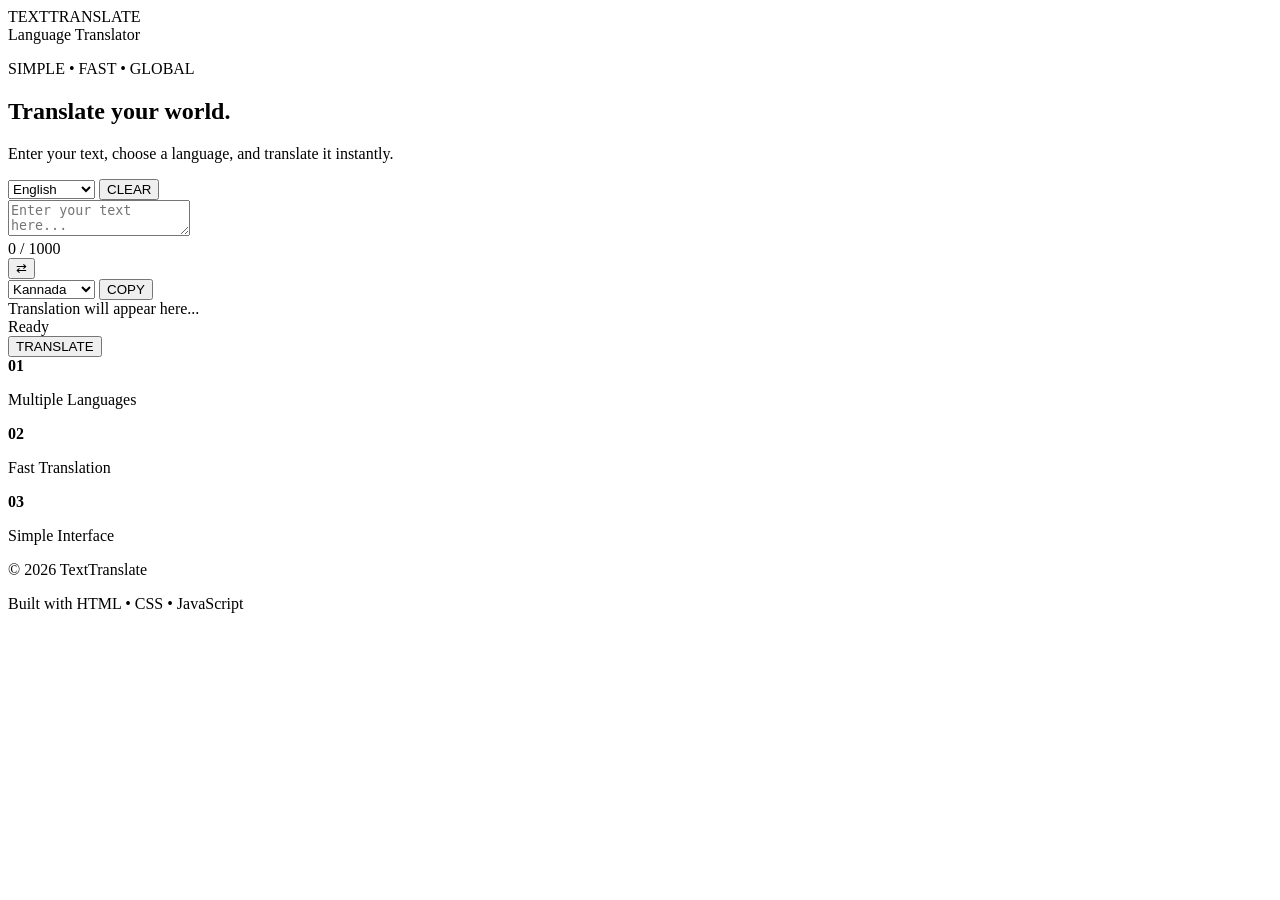
==== index.html @ 73865344 "Index" ====
<!DOCTYPE html>
<html lang="en">
<head>
    <meta charset="UTF-8">
    <meta name="viewport" content="width=device-width, initial-scale=1.0">

    <title>TextTranslate</title>

    <link rel="stylesheet" href="style.css">
</head>

<body>

    <header>
        <div class="logo">
            <span>TEXT</span>TRANSLATE
        </div>

        <div class="header-right">
            <span>Language Translator</span>
        </div>
    </header>


    <main>

        <section class="hero">

            <p class="small-title">SIMPLE • FAST • GLOBAL</p>

            <h1>
                Translate your
                <span>world.</span>
            </h1>

            <p class="description">
                Enter your text, choose a language, and translate it instantly.
            </p>

        </section>


        <section class="translator">

            <!-- SOURCE -->
            <div class="translation-box">

                <div class="box-header">

                    <select id="sourceLanguage">
                        <option value="en">English</option>
                        <option value="kn">Kannada</option>
                        <option value="hi">Hindi</option>
                        <option value="te">Telugu</option>
                        <option value="ta">Tamil</option>
                        <option value="ml">Malayalam</option>
                        <option value="fr">French</option>
                        <option value="de">German</option>
                        <option value="es">Spanish</option>
                        <option value="ja">Japanese</option>
                    </select>

                    <button id="clearBtn">CLEAR</button>

                </div>


                <textarea
                    id="inputText"
                    maxlength="1000"
                    placeholder="Enter your text here..."
                ></textarea>


                <div class="box-footer">

                    <span id="charCount">0 / 1000</span>

                </div>

            </div>


            <!-- SWAP -->
            <button class="swap-btn" id="swapBtn">
                ⇄
            </button>


            <!-- TARGET -->
            <div class="translation-box">

                <div class="box-header">

                    <select id="targetLanguage">
                        <option value="kn">Kannada</option>
                        <option value="en">English</option>
                        <option value="hi">Hindi</option>
                        <option value="te">Telugu</option>
                        <option value="ta">Tamil</option>
                        <option value="ml">Malayalam</option>
                        <option value="fr">French</option>
                        <option value="de">German</option>
                        <option value="es">Spanish</option>
                        <option value="ja">Japanese</option>
                    </select>

                    <button id="copyBtn">COPY</button>

                </div>


                <div id="outputText" class="output">
                    Translation will appear here...
                </div>


                <div class="box-footer">

                    <span id="status">Ready</span>

                </div>

            </div>

        </section>


        <button class="translate-btn" id="translateBtn">

            <span id="buttonText">
                TRANSLATE
            </span>

            <span id="loader" class="loader"></span>

        </button>


        <section class="features">

            <div>
                <strong>01</strong>
                <p>Multiple Languages</p>
            </div>

            <div>
                <strong>02</strong>
                <p>Fast Translation</p>
            </div>

            <div>
                <strong>03</strong>
                <p>Simple Interface</p>
            </div>

        </section>

    </main>


    <footer>

        <p>
            © 2026 TextTranslate
        </p>

        <p>
            Built with HTML • CSS • JavaScript
        </p>

    </footer>


    <script src="script.js"></script>

</body>
</html>
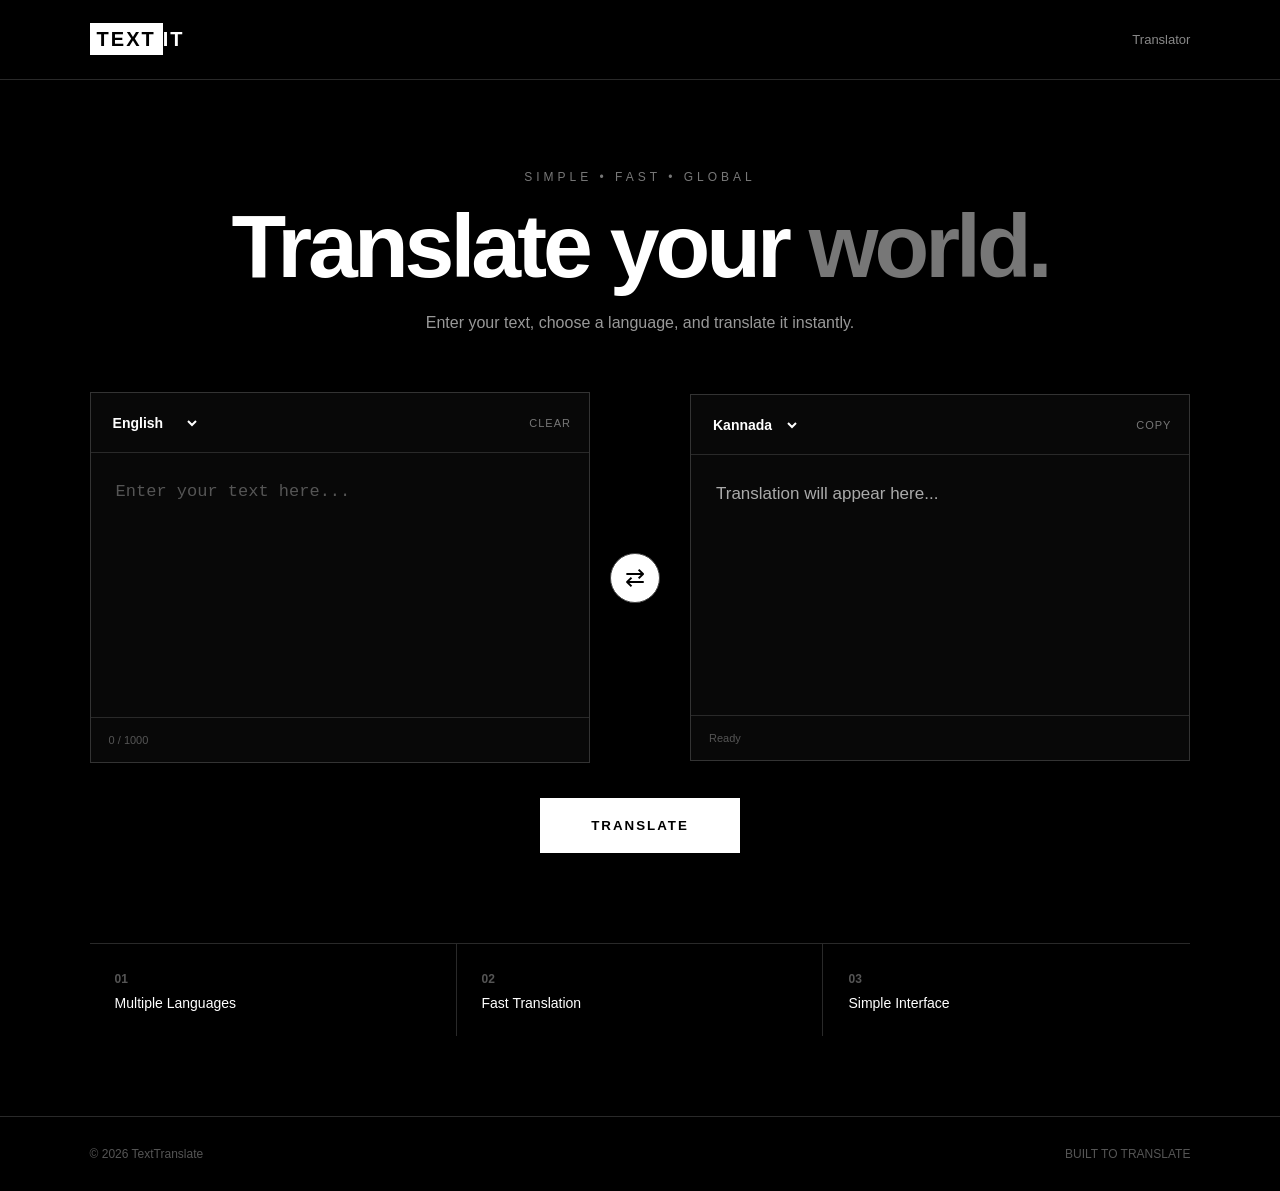
==== commit 01fc3af7: "CHANGES" ====
--- a/index.html
+++ b/index.html
@@ -4,7 +4,7 @@
     <meta charset="UTF-8">
     <meta name="viewport" content="width=device-width, initial-scale=1.0">
 
-    <title>TextTranslate</title>
+    <title>TextIt</title>
 
     <link rel="stylesheet" href="style.css">
 </head>
@@ -13,11 +13,11 @@
 
     <header>
         <div class="logo">
-            <span>TEXT</span>TRANSLATE
+            <span>TEXT</span>IT
         </div>
 
         <div class="header-right">
-            <span>Language Translator</span>
+            <span>Translator</span>
         </div>
     </header>
 
@@ -166,7 +166,7 @@
         </p>
 
         <p>
-            Built with HTML • CSS • JavaScript
+            BUILT TO TRANSLATE 
         </p>
 
     </footer>
--- a/style.css
+++ b/style.css
@@ -0,0 +1,387 @@
+* {
+    margin: 0;
+    padding: 0;
+    box-sizing: border-box;
+}
+
+
+body {
+    font-family: Arial, Helvetica, sans-serif;
+    background: #000;
+    color: #fff;
+    min-height: 100vh;
+}
+
+
+/* HEADER */
+
+header {
+    height: 80px;
+    padding: 0 7%;
+    border-bottom: 1px solid #292929;
+
+    display: flex;
+    align-items: center;
+    justify-content: space-between;
+}
+
+
+.logo {
+    font-size: 20px;
+    font-weight: 800;
+    letter-spacing: 2px;
+}
+
+.logo span {
+    background: #fff;
+    color: #000;
+    padding: 5px 7px;
+}
+
+
+.header-right {
+    color: #888;
+    font-size: 13px;
+}
+
+
+/* MAIN */
+
+main {
+    width: 86%;
+    max-width: 1300px;
+    margin: auto;
+}
+
+
+/* HERO */
+
+.hero {
+    text-align: center;
+    padding: 90px 20px 60px;
+}
+
+
+.small-title {
+    color: #777;
+    font-size: 12px;
+    letter-spacing: 4px;
+    margin-bottom: 20px;
+}
+
+
+.hero h1 {
+    font-size: clamp(45px, 7vw, 90px);
+    line-height: 0.95;
+    letter-spacing: -4px;
+}
+
+
+.hero h1 span {
+    color: #777;
+}
+
+
+.description {
+    margin-top: 25px;
+    color: #999;
+    font-size: 16px;
+}
+
+
+/* TRANSLATOR */
+
+.translator {
+    display: grid;
+    grid-template-columns: 1fr 60px 1fr;
+    align-items: center;
+    gap: 20px;
+}
+
+
+/* BOX */
+
+.translation-box {
+    border: 1px solid #333;
+    background: #080808;
+    transition: 0.3s;
+}
+
+
+.translation-box:hover {
+    border-color: #777;
+}
+
+
+.box-header {
+    height: 60px;
+    padding: 0 18px;
+    border-bottom: 1px solid #292929;
+
+    display: flex;
+    justify-content: space-between;
+    align-items: center;
+}
+
+
+select {
+    background: transparent;
+    color: #fff;
+    border: none;
+    outline: none;
+    font-size: 14px;
+    font-weight: bold;
+    cursor: pointer;
+}
+
+
+select option {
+    background: #111;
+    color: white;
+}
+
+
+.box-header button {
+    background: none;
+    border: none;
+    color: #777;
+    cursor: pointer;
+    font-size: 11px;
+    letter-spacing: 1px;
+}
+
+
+.box-header button:hover {
+    color: white;
+}
+
+
+/* TEXTAREA */
+
+textarea {
+    width: 100%;
+    height: 260px;
+
+    background: transparent;
+    color: white;
+
+    border: none;
+    outline: none;
+
+    resize: none;
+
+    padding: 25px;
+
+    font-size: 17px;
+    line-height: 1.6;
+}
+
+
+textarea::placeholder {
+    color: #555;
+}
+
+
+/* OUTPUT */
+
+.output {
+    height: 260px;
+    padding: 25px;
+
+    color: #aaa;
+    font-size: 17px;
+    line-height: 1.6;
+
+    overflow-y: auto;
+}
+
+
+/* FOOTER */
+
+.box-footer {
+    height: 45px;
+
+    border-top: 1px solid #292929;
+
+    display: flex;
+    align-items: center;
+
+    padding: 0 18px;
+
+    color: #555;
+    font-size: 11px;
+}
+
+
+/* SWAP */
+
+.swap-btn {
+    width: 50px;
+    height: 50px;
+
+    border-radius: 50%;
+
+    border: 1px solid #444;
+
+    background: #fff;
+    color: #000;
+
+    font-size: 24px;
+
+    cursor: pointer;
+
+    transition: 0.3s;
+}
+
+
+.swap-btn:hover {
+    background: #000;
+    color: #fff;
+    border-color: #fff;
+
+    transform: rotate(180deg);
+}
+
+
+/* TRANSLATE BUTTON */
+
+.translate-btn {
+    display: block;
+
+    margin: 35px auto 0;
+
+    min-width: 200px;
+    height: 55px;
+
+    border: none;
+
+    background: white;
+    color: black;
+
+    font-weight: bold;
+    letter-spacing: 2px;
+
+    cursor: pointer;
+
+    transition: 0.3s;
+}
+
+
+.translate-btn:hover {
+    background: #ccc;
+    transform: translateY(-3px);
+}
+
+
+.translate-btn:active {
+    transform: translateY(0);
+}
+
+
+/* LOADER */
+
+.loader {
+    display: none;
+
+    width: 15px;
+    height: 15px;
+
+    border: 2px solid #777;
+    border-top-color: #000;
+
+    border-radius: 50%;
+
+    animation: spin 0.7s linear infinite;
+}
+
+
+@keyframes spin {
+
+    to {
+        transform: rotate(360deg);
+    }
+
+}
+
+
+/* FEATURES */
+
+.features {
+    display: grid;
+    grid-template-columns: repeat(3, 1fr);
+
+    border-top: 1px solid #292929;
+
+    margin-top: 90px;
+}
+
+
+.features div {
+    padding: 25px;
+
+    border-right: 1px solid #292929;
+}
+
+
+.features div:last-child {
+    border-right: none;
+}
+
+
+.features strong {
+    font-size: 12px;
+    color: #555;
+}
+
+
+.features p {
+    margin-top: 8px;
+    font-size: 14px;
+}
+
+
+/* FOOTER */
+
+footer {
+    margin-top: 80px;
+
+    padding: 30px 7%;
+
+    border-top: 1px solid #292929;
+
+    display: flex;
+    justify-content: space-between;
+
+    color: #555;
+
+    font-size: 12px;
+}
+
+
+/* RESPONSIVE */
+
+@media (max-width: 800px) {
+
+    .translator {
+        grid-template-columns: 1fr;
+    }
+
+    .swap-btn {
+        margin: auto;
+    }
+
+    .features {
+        grid-template-columns: 1fr;
+    }
+
+    .features div {
+        border-right: none;
+        border-bottom: 1px solid #292929;
+    }
+
+    footer {
+        flex-direction: column;
+        gap: 10px;
+    }
+
+}
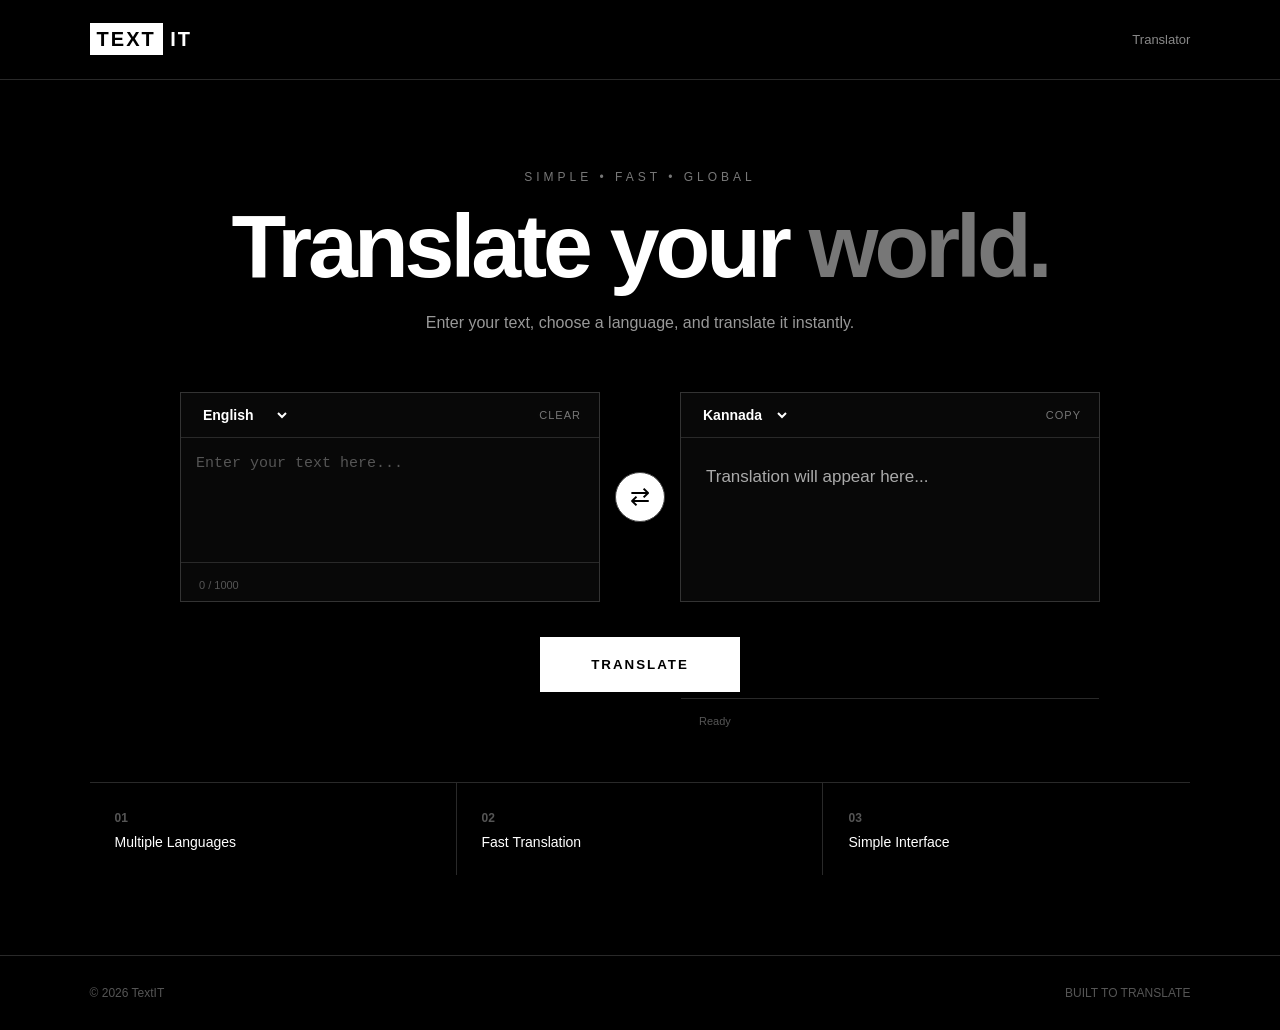
==== commit 77ff0722: "STYLE" ====
--- a/index.html
+++ b/index.html
@@ -13,7 +13,7 @@
 
     <header>
         <div class="logo">
-            <span>TEXT</span>IT
+            <span>TEXT</span> IT
         </div>
 
         <div class="header-right">
@@ -162,7 +162,7 @@
     <footer>
 
         <p>
-            © 2026 TextTranslate
+            © 2026 TextIT
         </p>
 
         <p>
--- a/style.css
+++ b/style.css
@@ -93,9 +93,87 @@
 
 .translator {
     display: grid;
-    grid-template-columns: 1fr 60px 1fr;
-    align-items: center;
-    gap: 20px;
+    grid-template-columns: 420px 50px 420px;
+    align-items: center;
+    justify-content: center;
+    gap: 15px;
+}
+
+.translation-box {
+    height: 210px;
+    border: 1px solid #333;
+    background: #080808;
+    transition: 0.3s;
+}
+
+.translation-box:hover {
+    border-color: #777;
+}
+
+
+/* HEADER */
+
+.box-header {
+    height: 45px;
+    padding: 0 15px;
+    border-bottom: 1px solid #292929;
+
+    display: flex;
+    justify-content: space-between;
+    align-items: center;
+}
+
+
+/* INPUT */
+
+textarea {
+    width: 100%;
+    height: 130px;
+
+    background: transparent;
+    color: white;
+
+    border: none;
+    outline: none;
+
+    resize: none;
+
+    padding: 15px;
+
+    font-size: 15px;
+    line-height: 1.5;
+}
+
+
+/* OUTPUT */
+
+.output {
+    height: 130px;
+
+    padding: 15px;
+
+    color: #aaa;
+    font-size: 15px;
+    line-height: 1.5;
+
+    overflow-y: auto;
+}
+
+
+/* FOOTER */
+
+.box-footer {
+    height: 35px;
+
+    border-top: 1px solid #292929;
+
+    display: flex;
+    align-items: center;
+
+    padding: 0 15px;
+
+    color: #555;
+    font-size: 11px;
 }
 
 
@@ -157,25 +235,23 @@
 
 
 /* TEXTAREA */
-
 textarea {
-    width: 100%;
-    height: 260px;
-
-    background: transparent;
-    color: white;
-
-    border: none;
-    outline: none;
-
-    resize: none;
-
-    padding: 25px;
-
-    font-size: 17px;
-    line-height: 1.6;
-}
-
+    height: 120px;
+    padding: 15px;
+}
+
+.output {
+    height: 120px;
+    padding: 15px;
+}
+
+.box-header {
+    height: 45px;
+}
+
+.box-footer {
+    height: 35px;
+}
 
 textarea::placeholder {
     color: #555;
